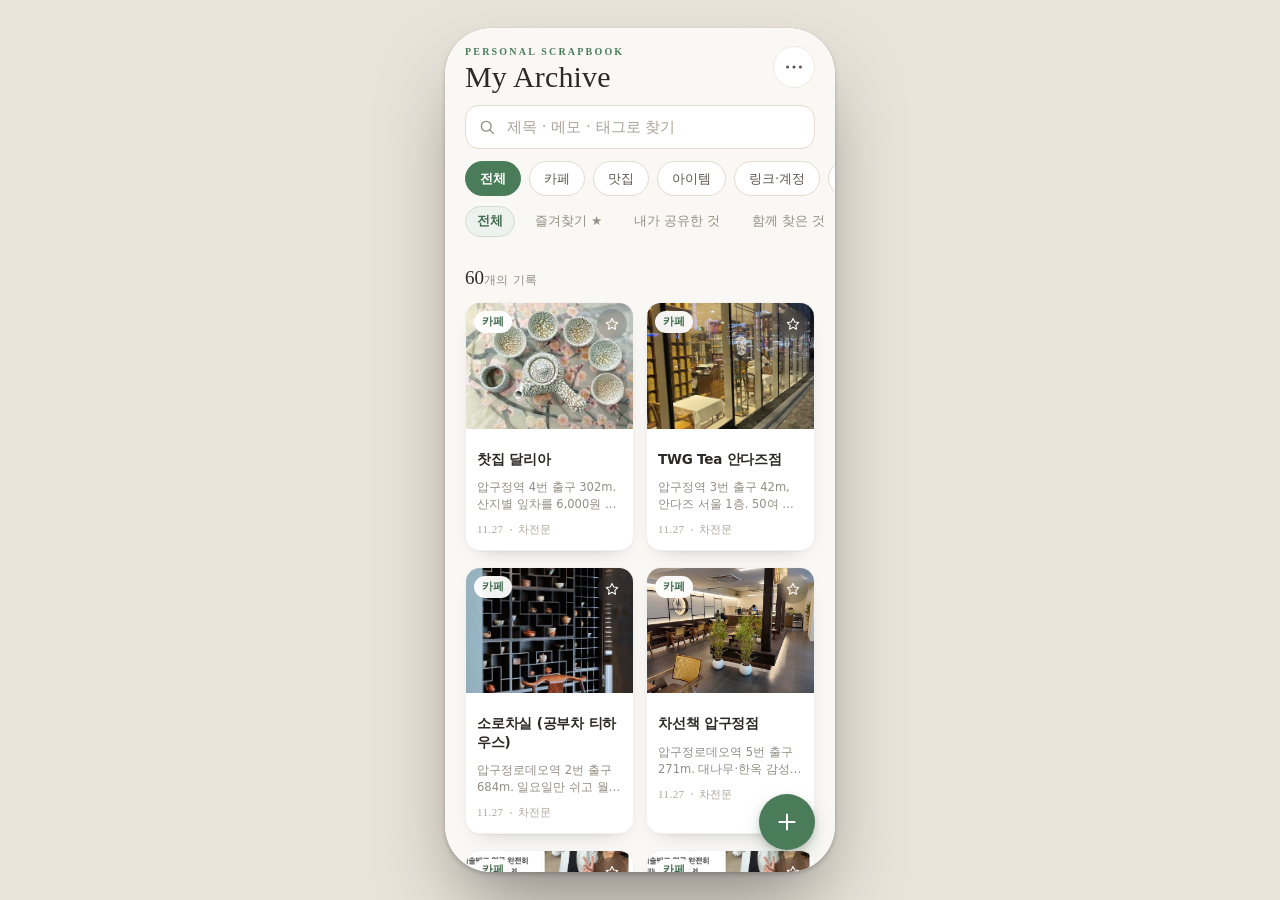
==== preview.html @ ff8fbae7 "Fix missing formClose reference; bump service worker cache" ====
<!DOCTYPE html>
<html lang="ko">
<head>
<meta charset="utf-8">
<meta name="viewport" content="width=device-width, initial-scale=1">
<title>My Archive — phone preview</title>
<style>
  html,body{margin:0;height:100%}
  body{background:#E9E4DA;display:flex;align-items:center;justify-content:center;font-family:-apple-system,"Apple SD Gothic Neo",system-ui,sans-serif}
  .phone{width:390px;height:844px;border-radius:46px;overflow:hidden;background:#0E0E0E;box-shadow:0 2px 4px rgba(0,0,0,.2),0 40px 80px -20px rgba(43,42,38,.55);position:relative}
  iframe{width:390px;height:844px;border:0;display:block;background:#FAF8F5}
</style>
</head>
<body>
  <div class="phone"><iframe src="./index.html" title="My Archive preview" scrolling="no"></iframe></div>
</body>
</html>
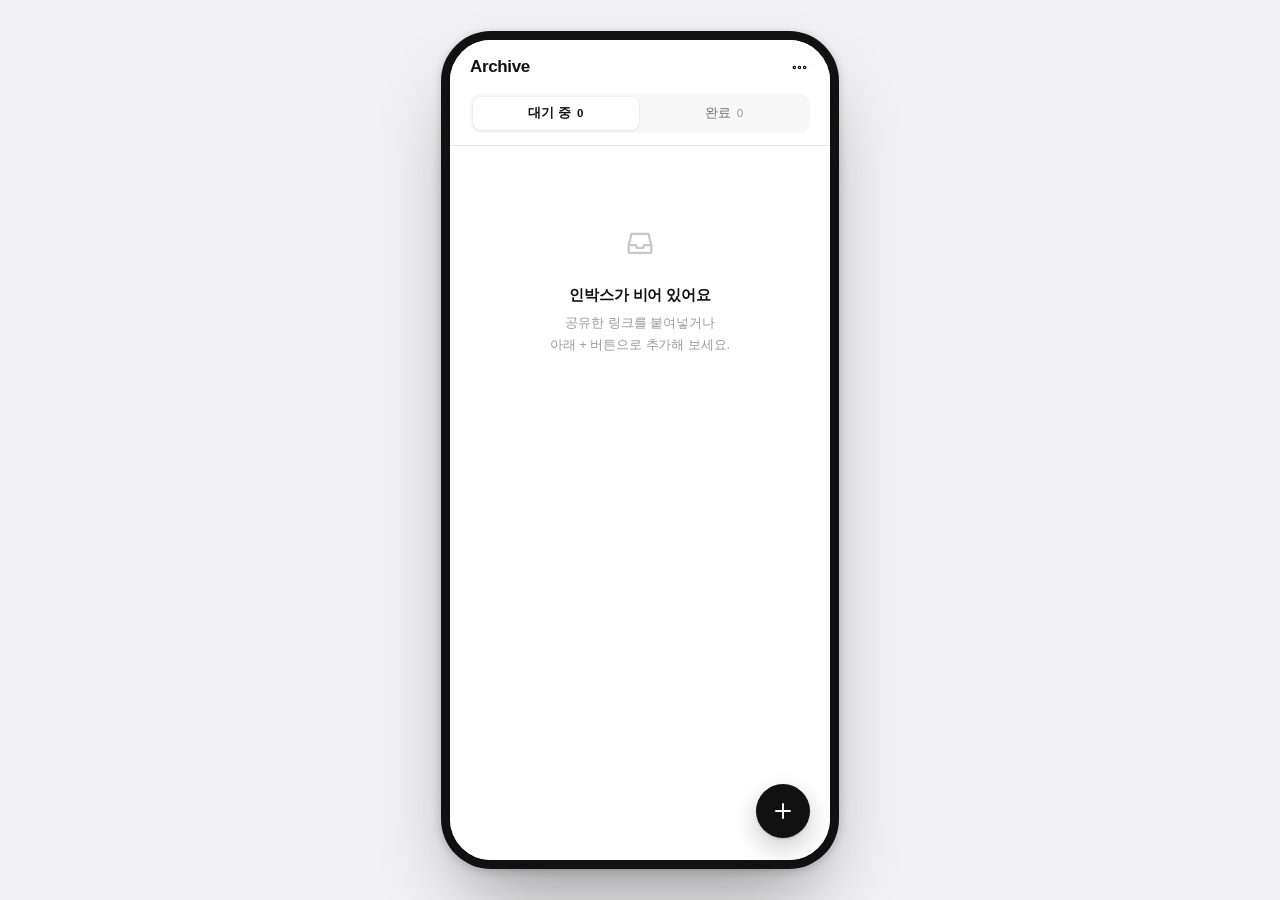
==== commit c2c6316e: "Archive v2: minimal monochrome inbox with save-target workflow - Empty inbox: seed collection and 58" ====
--- a/preview.html
+++ b/preview.html
@@ -3,15 +3,47 @@
 <head>
 <meta charset="utf-8">
 <meta name="viewport" content="width=device-width, initial-scale=1">
-<title>My Archive — phone preview</title>
+<title>Archive — phone preview</title>
 <style>
-  html,body{margin:0;height:100%}
-  body{background:#E9E4DA;display:flex;align-items:center;justify-content:center;font-family:-apple-system,"Apple SD Gothic Neo",system-ui,sans-serif}
-  .phone{width:390px;height:844px;border-radius:46px;overflow:hidden;background:#0E0E0E;box-shadow:0 2px 4px rgba(0,0,0,.2),0 40px 80px -20px rgba(43,42,38,.55);position:relative}
-  iframe{width:390px;height:844px;border:0;display:block;background:#FAF8F5}
+  html, body { margin: 0; height: 100%; }
+  body {
+    background: #F2F2F4;
+    display: flex; align-items: center; justify-content: center;
+    font-family: -apple-system, "Apple SD Gothic Neo", system-ui, sans-serif;
+  }
+  .stage { width: 100%; height: 100%; display: flex; align-items: center; justify-content: center; overflow: hidden; }
+  .phone {
+    width: 380px; height: 820px;
+    padding: 9px;
+    box-sizing: content-box;
+    border-radius: 50px;
+    background: #111;
+    box-shadow: 0 40px 80px -24px rgba(17, 17, 17, 0.45), 0 2px 8px rgba(17, 17, 17, 0.18);
+    transform-origin: center center;
+  }
+  iframe {
+    width: 380px; height: 820px;
+    border: 0; display: block; background: #fff;
+    border-radius: 41px; overflow: hidden;
+  }
 </style>
 </head>
 <body>
-  <div class="phone"><iframe src="./index.html" title="My Archive preview" scrolling="no"></iframe></div>
+  <div class="stage">
+    <div class="phone" id="phone">
+      <iframe src="./index.html" title="Archive preview" scrolling="no"></iframe>
+    </div>
+  </div>
+<script>
+  (function () {
+    var phone = document.getElementById('phone');
+    function fit() {
+      var s = Math.min(1, (window.innerWidth - 48) / 398, (window.innerHeight - 48) / 838);
+      phone.style.transform = 'scale(' + s + ')';
+    }
+    window.addEventListener('resize', fit);
+    fit();
+  })();
+</script>
 </body>
 </html>
